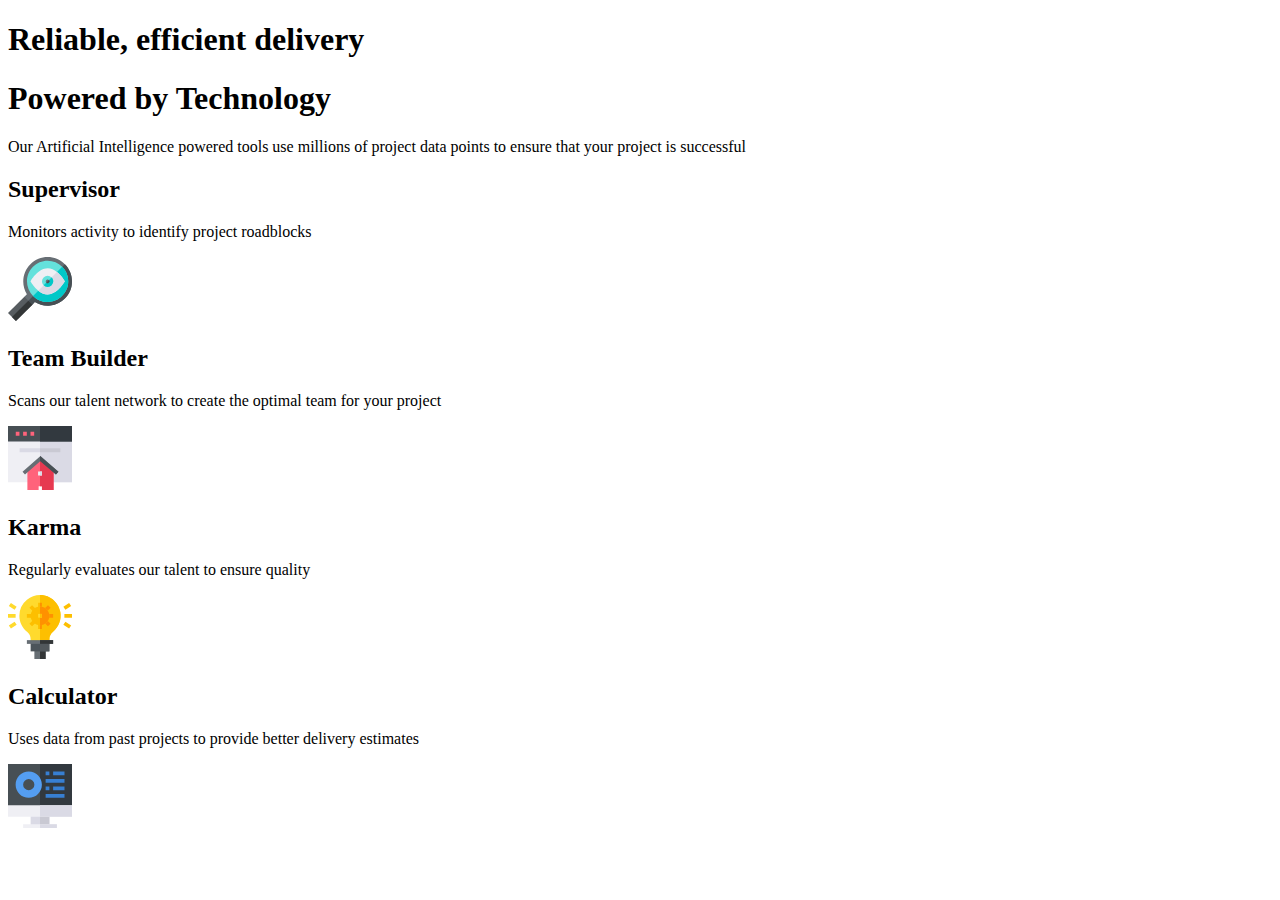
==== Project 1/index.html @ 540ae21d "Add files via upload" ====
<!DOCTYPE html>
<html lang="en">
<head>
  <meta charset="UTF-8">
  <meta name="viewport" content="width=device-width, initial-scale=1.0"> <!-- displays site properly based on user's device -->

  <link rel="icon" type="image/png" sizes="32x32" href="./images/favicon-32x32.png">
  <link rel="stylesheet" href="main.css">

  <title>Frontend Mentor | Four card feature section</title>

  <!-- Feel free to remove these styles or customise in your own stylesheet 👍 -->
  <style>
    .attribution { font-size: 11px; text-align: center; display: none;}
    .attribution a { color: hsl(228, 45%, 44%); }
  </style>
</head>
<body>
  
  <header class="container1">

    <h1 class="thin">
      Reliable, efficient delivery
    </h1>
    <h1 class="bold">
      Powered by Technology
    </h1>
    
    <p class="explanation">
      Our Artificial Intelligence powered tools use millions of project data points 
      to ensure that your project is successful
    </p>
      
  </header>

  <section class="container2">
    <section class="card1 card">
      <h2>Supervisor</h2>
      <p class="explanation">Monitors activity to identify project roadblocks</p>
      <img src="images/icon-supervisor.svg" alt="loop">
    </section>

    <section class="card2 card">
      <h2>Team Builder</h2>
      <p class="explanation">Scans our talent network to create the optimal team for your project</p>
      <img src="images/icon-team-builder.svg" alt="team builder">
    </section>

    <section class="card3 card">
      <h2>Karma</h2>
      <p class="explanation">Regularly evaluates our talent to ensure quality</p>
      <img src="images/icon-karma.svg" alt="light bulb">
    </section>

    <section class="card4 card">
      <h2>Calculator</h2>
      <p class="explanation">Uses data from past projects to provide better delivery estimates</p>
      <img src="images/icon-calculator.svg" alt="calculator">
    </section>
  </section>
  
  <footer>
    <p class="attribution">
      Challenge by <a href="https://www.frontendmentor.io?ref=challenge" target="_blank">Frontend Mentor</a>. 
      Coded by <a href="#">Your Name Here</a>.
    </p>
  </footer>
</body>
</html>
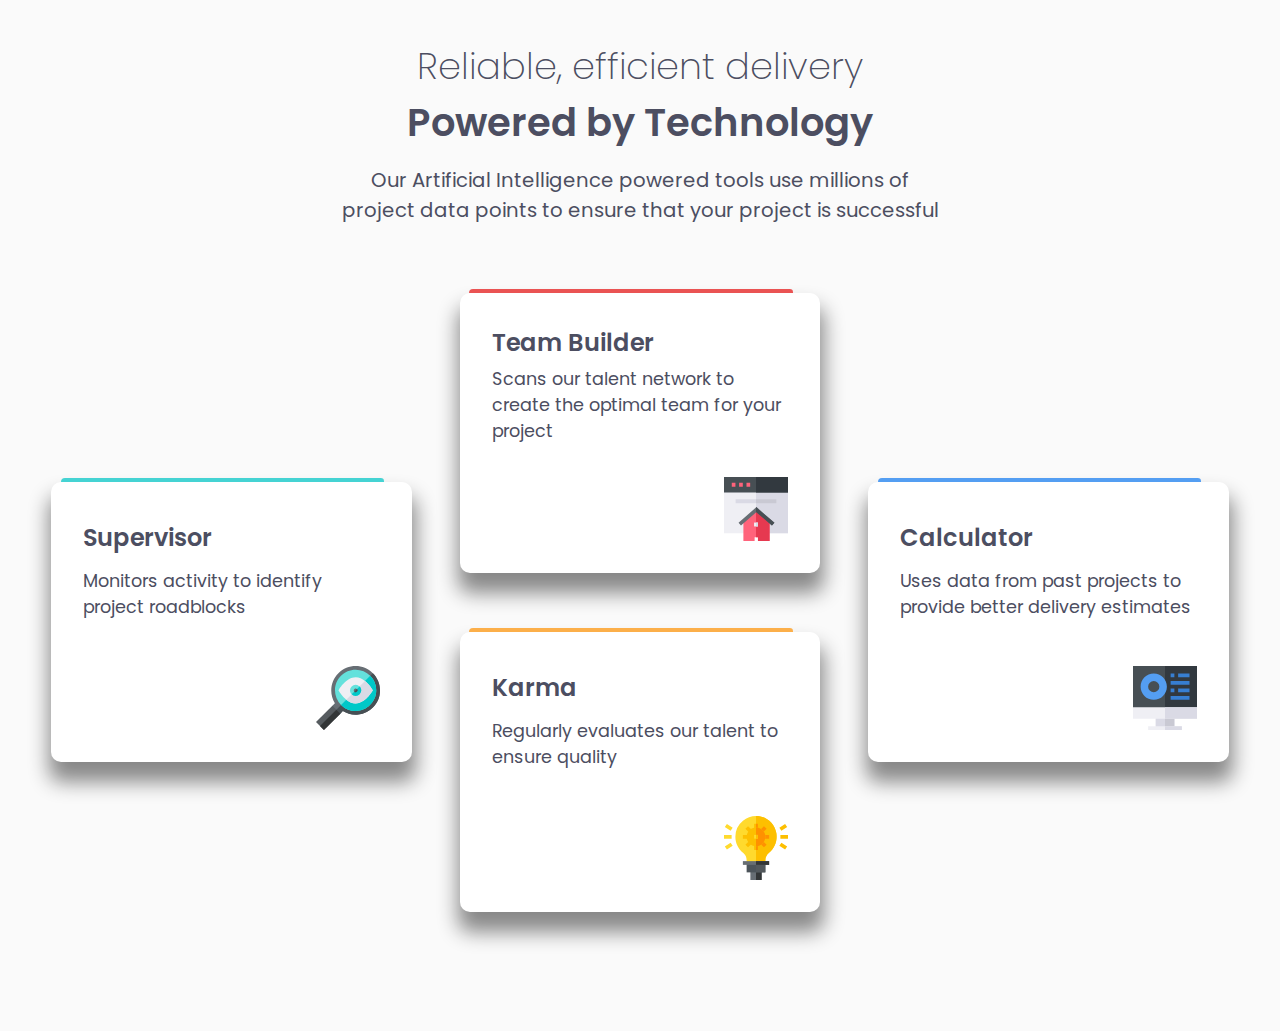
==== commit 88027ab2: "Update index.html" ====
--- a/Project 1/index.html
+++ b/Project 1/index.html
@@ -5,7 +5,7 @@
   <meta name="viewport" content="width=device-width, initial-scale=1.0"> <!-- displays site properly based on user's device -->
 
   <link rel="icon" type="image/png" sizes="32x32" href="./images/favicon-32x32.png">
-  <link rel="stylesheet" href="main.css">
+  <link rel="stylesheet" href="style.css">
 
   <title>Frontend Mentor | Four card feature section</title>
 
@@ -66,4 +66,4 @@
     </p>
   </footer>
 </body>
-</html>+</html>
--- a/Project 1/style.css
+++ b/Project 1/style.css
@@ -0,0 +1,202 @@
+@import url('https://fonts.googleapis.com/css2?family=Poppins:wght@200;400;600&family=Spartan:wght@300;400;500;600;700;900&display=swap');
+
+*{
+    box-sizing: border-box;
+    font-family: 'Poppins', sans-serif;
+    margin: 0;
+    color: hsl(234, 12%, 34%);
+}
+
+body{
+    background-color: hsl(0, 0%, 98%);
+    margin-bottom: 5rem;
+}
+
+.container1 {
+    padding: 2.4rem 5rem;
+    display: flex;
+    flex-flow: column;
+    justify-content: center;
+    text-align: center;
+}
+
+.container1 .thin {
+    font-weight: 200;
+    font-size: 2.3rem;
+}
+
+.container1 .bold {
+    font-weight: 600;
+    font-size: 2.4rem;
+}
+
+.container1 .explanation {
+    font-weight: 400;
+    font-size: 1.23rem;
+    margin: 0.7em auto;
+    max-width: 50ch;
+    align-self: center;
+}
+
+.container2 {
+    display: grid;
+    width: 92%;
+    max-width: 1900px;
+    margin: 0 auto;
+    margin-top: 1rem;
+
+    /* Declaring the grid properties */
+    grid-template-columns: repeat(3,1fr);
+    grid-template-rows: 1.3fr 1fr 1fr 1.3fr;
+    grid-template-areas: 
+        "... TeamBuilder ..."
+        "Supervisor TeamBuilder Calculator"
+        "Supervisor Karma Calculator"
+        "... Karma ..."
+    ;
+    grid-gap: 1.2rem 3rem;
+    justify-content: center;
+    justify-items: center;
+}
+
+.card{
+    padding: 2rem;
+    background-color: white;
+    border-radius: 10px;
+    box-shadow: 1px 17px 20px 3px #888;
+    display: grid;
+    height: 280px;
+    transition: ease .5s;
+    width: 100%;
+    max-width: 500px;
+}
+
+.card h2 {
+    margin-top: -1rem;
+    font-weight: 600;
+    font-size: 1.5rem;
+    height: 40px;
+}
+
+.card1 {
+    grid-area: Supervisor;
+}
+
+.card2 {
+    grid-area: TeamBuilder;
+}
+
+.card3 {
+    grid-area: Karma;
+}
+
+.card4 {
+    grid-area: Calculator;
+}
+
+.card .explanation {
+    font-weight: 400;
+    font-size: 1.1rem;
+    position: relative;
+    top: -10px;
+}
+
+.card img{
+    place-self: end;
+}
+
+
+/* pseudo code for the card colors */
+
+.card::before{
+    content: "";
+    height: 4px;
+    position: relative;
+    top: -2.25rem;
+    left: -1.4rem;
+    width: 109%;
+    border-radius: 120px 100px 0 0;
+}
+
+.card:hover{
+    transform: scale(1.03);
+}
+
+.card1::before{
+    background-color: hsl(180, 62%, 55%);
+}
+
+.card2::before{
+    background-color: hsl(0, 78%, 62%);
+}
+
+.card3::before{
+    background-color: hsl(34, 97%, 64%);
+}
+
+.card4::before{
+    background-color: hsl(212, 86%, 64%);
+}
+
+@media only screen and (max-width: 1220px) {
+    .container2{
+        display: grid;
+        grid-template-columns: repeat(2, 1fr);
+        grid-template-rows: repeat(2, 1fr);
+        grid-template-areas: 
+            "Supervisor TeamBuilder"
+            "Karma Calculator"
+        ;
+        width: 60rem;
+        max-width: 700px;
+        row-gap: 3rem;
+    }
+}
+
+@media only screen and (max-width: 760px) {
+    
+    .container1{
+        padding: 1rem 0;
+    }
+
+    .container1 .thin {
+        font-size: 1.4rem;
+    }
+    
+    .container1 .bold {
+        font-size: 1.5rem;
+    }
+    
+    .container1 .explanation {
+        font-weight: 400;
+        font-size: 1.1rem;
+        margin: 1em 1em;
+        max-width: 50ch;
+    }
+
+    .container2{
+        display: grid;
+        grid-template-columns: 1fr;
+        grid-template-rows: repeat(4, 1fr);
+        grid-template-areas: 
+            "Supervisor"
+            "TeamBuilder"
+            "Karma"
+            "Calculator"
+        ;
+        max-width: 300px;
+        row-gap: 3rem;
+    }
+
+    .card{
+        height: 250px;
+    }
+
+    .card h2{
+        font-size: 1.2rem;
+    }
+
+    .card .explanation{
+        font-size: 1rem;
+    }
+}